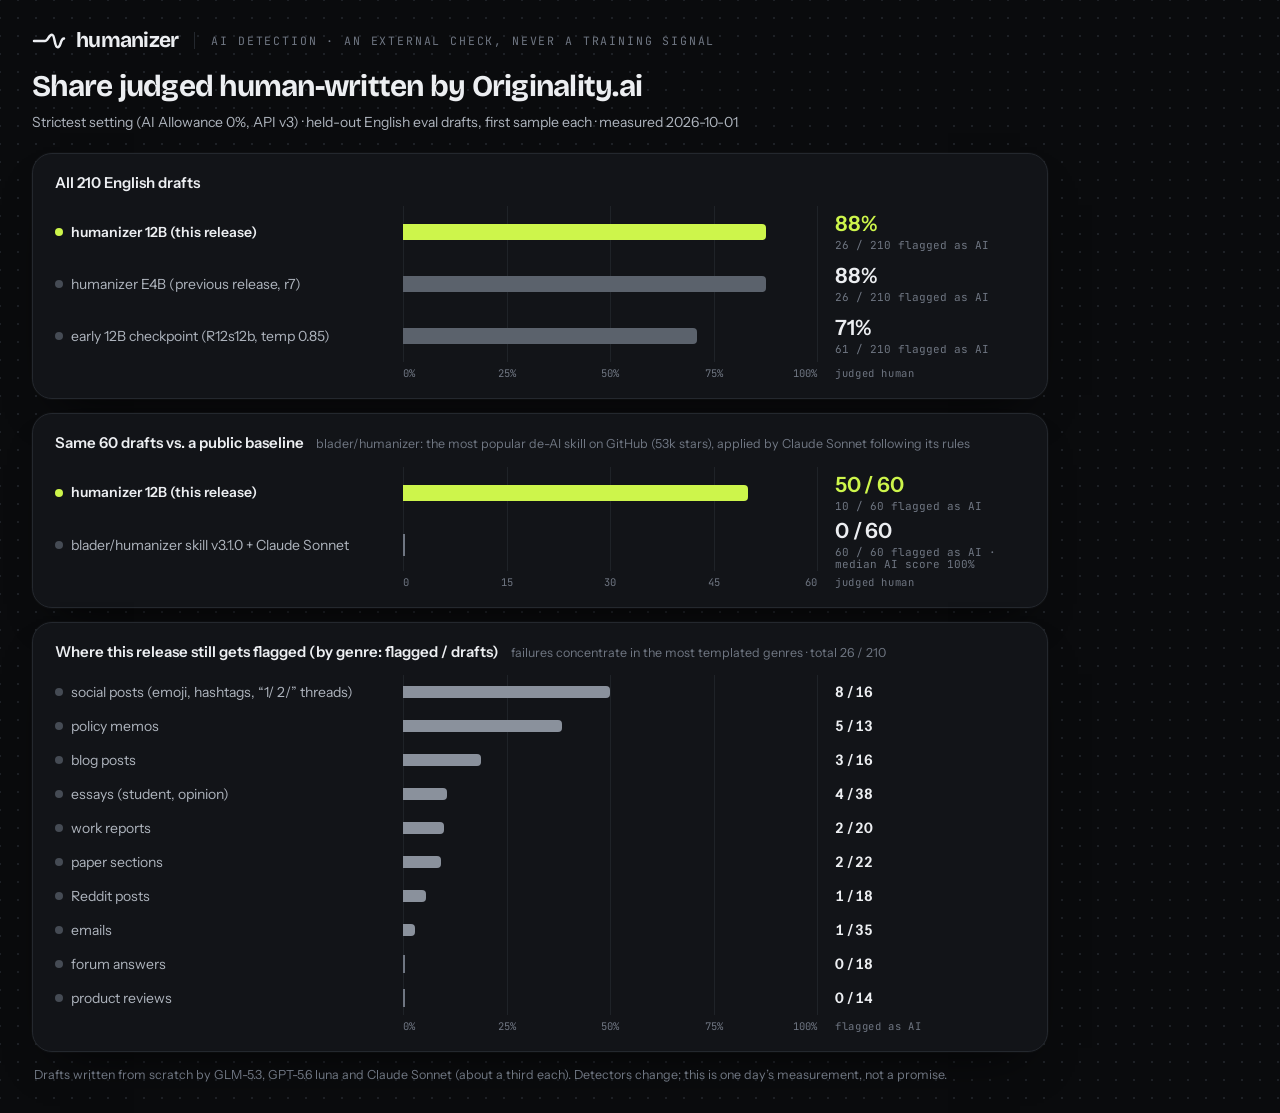
==== assets/src/detector.html @ 5843031d "humanizer 12B: new model, desktop app, docs and public eval set - Model: 12B rewriter fine-tuned fro" ====
<!doctype html>
<html>
<head>
<meta charset="utf-8">
<title>humanizer · AI detection</title>
<link rel="stylesheet" href="base.css">
<link rel="stylesheet" href="chart.css">
<script>addEventListener("error",e=>window.__err=e.message);addEventListener("unhandledrejection",e=>window.__err=String(e.reason))</script>
</head>
<body>
<main id="m"></main>
<script type="module">
import { lang, markSvg, esc, done } from './common.js';
import { barRows, axis } from './chart.js';
const zh = lang === 'zh';

// 全部数字来自 .cache/tmp/release_facts.md「AI 检测」一节(2026-10-01 实测),不要在这里改数。
const A = [  // 210 篇英文草稿,每篇第 1 发
  { name: zh ? 'humanizer 12B（本版）' : 'humanizer 12B (this release)', me: true, v: 184 / 210, big: '88%', note: zh ? '26 / 210 被判 AI' : '26 / 210 flagged as AI' },
  { name: zh ? 'humanizer E4B（上一版 r7）' : 'humanizer E4B (previous release, r7)', v: 184 / 210, big: '88%', note: zh ? '26 / 210 被判 AI' : '26 / 210 flagged as AI' },
  { name: zh ? '同系 12B 早期版（R12s12b，温度 0.85）' : 'early 12B checkpoint (R12s12b, temp 0.85)', v: 149 / 210, big: '71%', note: zh ? '61 / 210 被判 AI' : '61 / 210 flagged as AI' },
];
const B = [  // 同一批 60 篇
  { name: zh ? 'humanizer 12B（本版）' : 'humanizer 12B (this release)', me: true, v: 50 / 60, big: '50 / 60', note: zh ? '10 / 60 被判 AI' : '10 / 60 flagged as AI' },
  { name: zh ? 'blader/humanizer skill v3.1.0 + Claude Sonnet' : 'blader/humanizer skill v3.1.0 + Claude Sonnet', base: true, v: 0, big: '0 / 60', note: zh ? '60 / 60 被判 AI · AI 分中位 100%' : '60 / 60 flagged as AI · median AI score 100%' },
];
const G = [  // 本版按体裁:被判 AI / 篇数(210 篇全部列出,合计 26 / 210)
  ['social', 8, 16], ['memo', 5, 13], ['blog', 3, 16], ['essay', 4, 38], ['report', 2, 20], ['paper', 2, 22],
  ['reddit', 1, 18], ['email', 1, 35], ['forum', 0, 18], ['review', 0, 14],
];
const GN = zh
  ? { social: '社交帖（emoji / 井号 / “1/ 2/”连载）', memo: '政策备忘', blog: '博客', essay: '作文 / 议论文', report: '工作报告', paper: '论文段落', reddit: 'Reddit 帖', email: '邮件', forum: '论坛回答', review: '产品评论' }
  : { social: 'social posts (emoji, hashtags, “1/ 2/” threads)', memo: 'policy memos', blog: 'blog posts', essay: 'essays (student, opinion)', report: 'work reports', paper: 'paper sections', reddit: 'Reddit posts', email: 'emails', forum: 'forum answers', review: 'product reviews' };

const T = zh ? {
  eye: 'AI 检测 · 外部核对，从未进入训练', h: '被 Originality.ai 判为人写的比例',
  sub: '最严档（AI Allowance 0%，API v3）· 自建评测集英文草稿，每篇取第 1 发 · 2026-10-01 实测',
  a: '全部 210 篇英文草稿', b: '同一批 60 篇：对比公开基线', bn: 'GitHub 上最火的去 AI 味 skill（5.3 万星），由 Claude Sonnet 按它的规则改写',
  g: '本版仍被判 AI 的地方（按体裁：被判 AI 篇数 / 篇数）', gn: '失败集中在最模板化的体裁 · 合计 26 / 210',
  foot: '草稿由 GLM-5.3、GPT-5.6 luna、Claude Sonnet 从零写成，各约三分之一。检测器会更新；这是某一天的实测，不是承诺。',
  ax: '判为人写', gax: '被判 AI',
} : {
  eye: 'AI detection · an external check, never a training signal', h: 'Share judged human-written by Originality.ai',
  sub: 'Strictest setting (AI Allowance 0%, API v3) · held-out English eval drafts, first sample each · measured 2026-10-01',
  a: 'All 210 English drafts', b: 'Same 60 drafts vs. a public baseline', bn: 'the most popular de-AI skill on GitHub (53k stars), applied by Claude Sonnet following its rules',
  g: 'Where this release still gets flagged (by genre: flagged / drafts)', gn: 'failures concentrate in the most templated genres · total 26 / 210',
  foot: 'Drafts written from scratch by GLM-5.3, GPT-5.6 luna and Claude Sonnet (about a third each). Detectors change; this is one day’s measurement, not a promise.',
  ax: 'judged human', gax: 'flagged as AI',
};

document.getElementById('m').innerHTML = `
  <header class="hd"><span class="brand">${markSvg()}<b>humanizer</b></span><span class="eyebrow">${esc(T.eye)}</span></header>
  <h2>${esc(T.h)}</h2><p class="sub">${esc(T.sub)}</p>
  <section class="panel sheet">
    <div class="ptitle">${esc(T.a)}</div>
    ${barRows(A)}${axis(['0%', '25%', '50%', '75%', '100%'], T.ax)}
  </section>
  <section class="panel sheet">
    <div class="ptitle">${esc(T.b)}<span class="pnote">blader/humanizer: ${esc(T.bn)}</span></div>
    ${barRows(B)}${axis(['0', '15', '30', '45', '60'], T.ax)}
  </section>
  <section class="panel sheet">
    <div class="ptitle">${esc(T.g)}<span class="pnote">${esc(T.gn)}</span></div>
    ${barRows(G.map(([k, f, n]) => ({ name: GN[k], v: f / n, big: `${f} / ${n}`, flag: true })), { small: true })}${axis(['0%', '25%', '50%', '75%', '100%'], T.gax)}
  </section>
  <p class="foot">${esc(T.foot)}</p>`;
await done();
</script>
</body>
</html>
---- assets/src/base.css ----
/* humanizer README 配图的公共样式。和 App(app/web/css/app.css)同一套:墨黑台面 + 点阵 + 荧光青柠绿。
 * 字体直接引用 App 自带的 woff2(拉丁子集),中文回落到系统黑体。
 * 这些页面由 render.sh 起一个本地 http 服务后用无头 Chrome 截图,不要直接用 file:// 打开(ES module 会被拦)。 */

@font-face { font-family: "Instrument Sans"; src: url("../../app/web/fonts/InstrumentSans-Variable.woff2") format("woff2"); font-weight: 400 700; }
@font-face { font-family: "Bricolage Grotesque"; src: url("../../app/web/fonts/BricolageGrotesque-Variable.woff2") format("woff2"); font-weight: 200 800; }
@font-face { font-family: "JetBrains Mono"; src: url("../../app/web/fonts/JetBrainsMono-Variable.woff2") format("woff2"); font-weight: 100 800; }

:root {
  --cjk: "PingFang SC", "Hiragino Sans GB", "Microsoft YaHei", "Noto Sans CJK SC", "Source Han Sans SC";
  --f-ui: "Instrument Sans", var(--cjk), system-ui, sans-serif;
  --f-display: "Bricolage Grotesque", "Instrument Sans", var(--cjk), system-ui, sans-serif;
  --f-mono: "JetBrains Mono", ui-monospace, Menlo, var(--cjk), monospace;

  --bg: #0A0B0D;
  --dot: #1E2126;
  --sheet: #121418;
  --sheet-2: #171A1E;
  --sunk: #0E1013;
  --ink: #ECEEF1;
  --ink-2: #AEB4BD;
  --ink-3: #6F7682;
  --ink-4: #454B54;
  --line: #24282E;
  --line-2: #1C1F24;
  --lime: #CDF54B;
  --lime-ink: #0A0B0D;
  --hl: rgba(205, 245, 75, .17);
  --hl-ink: #F1FFC6;
  --hl-edge: rgba(205, 245, 75, .55);
  --del: #FF6159;
  --ok: #3DD68C;
  --grid: #1F2328;
  color-scheme: dark;
}

* { box-sizing: border-box; }
html, body { margin: 0; }
body {
  background-color: var(--bg);
  background-image: radial-gradient(var(--dot) 1.1px, transparent 1.4px);
  background-size: 18px 18px;
  background-position: -9px -9px;
  color: var(--ink);
  font: 15px/1.5 var(--f-ui);
  -webkit-font-smoothing: antialiased;
  text-rendering: optimizeLegibility;
}
.mono { font-family: var(--f-mono); font-variant-numeric: tabular-nums; }
.eyebrow { font-family: var(--f-mono); font-size: 11.5px; letter-spacing: .16em; text-transform: uppercase; color: var(--ink-3); }
.sheet { background: var(--sheet); border: 1px solid var(--line); border-radius: 20px; box-shadow: 0 0 0 1px rgba(255,255,255,.02), 0 24px 48px -28px rgba(0,0,0,.9); }

/* 荧光笔(新写的)和删除线(被改掉的),与 App 一致 */
.ins {
  background: var(--hl); color: var(--hl-ink); border-radius: .3em .14em .34em .16em;
  padding: .05em .14em; margin: 0 -.14em; box-shadow: inset 0 -2px 0 var(--hl-edge);
  -webkit-box-decoration-break: clone; box-decoration-break: clone;
}
.del { color: var(--ink-3); text-decoration: line-through; text-decoration-color: var(--del); text-decoration-thickness: 1.5px; }

.brand { display: inline-flex; align-items: center; gap: 10px; }
.brand svg { width: 34px; height: 20px; color: var(--ink); }
.brand b { font-family: var(--f-display); font-weight: 700; font-size: 21px; letter-spacing: -.035em; line-height: 1; }
.brand i { font-style: normal; font-family: var(--f-mono); font-size: 10.5px; letter-spacing: .14em; color: var(--ink-3); padding-left: 12px; margin-left: 2px; border-left: 1px solid var(--line); line-height: 16px; }
---- assets/src/chart.css ----
/* 结果图公共样式:细横条、发丝网格、只有"本版"用青柠绿,其余中性灰。 */
main { width: 1080px; padding: 30px 32px 28px; }
.hd { display: flex; align-items: center; gap: 16px; margin-bottom: 18px; }
.hd .eyebrow { padding-left: 16px; border-left: 1px solid var(--line); }
h2 { margin: 0; font-family: var(--f-display); font-weight: 700; font-size: 30px; letter-spacing: -.025em; line-height: 1.15; }
:root[lang="zh-CN"] h2 { font-family: var(--f-ui); font-weight: 600; letter-spacing: 0; }
.sub { margin: 8px 0 20px; color: var(--ink-2); font-size: 14px; }
.panel { padding: 18px 22px 14px; margin-bottom: 14px; }
.ptitle { font-weight: 600; font-size: 15px; margin-bottom: 12px; display: flex; flex-wrap: wrap; align-items: baseline; gap: 4px 12px; }
.pnote { font-weight: 400; color: var(--ink-3); font-size: 12.5px; }
.plot { --name: 330px; --val: 190px; --gap: 18px; position: relative; }
.plot .gl { position: absolute; top: 0; bottom: 0; left: calc(var(--name) + var(--gap)); right: calc(var(--val) + var(--gap)); pointer-events: none; }
.plot .gl i { position: absolute; top: 0; bottom: 0; width: 1px; background: var(--grid); }
.row { position: relative; display: grid; grid-template-columns: var(--name) 1fr var(--val); gap: var(--gap); align-items: center; min-height: 52px; }
.row.small { min-height: 34px; }
.row .nm { color: var(--ink-2); font-size: 14px; line-height: 1.3; display: flex; align-items: center; gap: 8px; }
.row.me .nm { color: var(--ink); font-weight: 600; }
.row .nm .dot { width: 8px; height: 8px; border-radius: 50%; background: var(--ink-4); flex: none; }
.row.me .nm .dot { background: var(--lime); }
.row .tr { position: relative; height: 16px; }
.row.small .tr { height: 12px; }
.row .bar { position: absolute; left: 0; top: 0; bottom: 0; border-radius: 0 4px 4px 0; background: #5B626C; }
.row.me .bar { background: var(--lime); }
.row.base .bar { background: #3A3F47; }
.row.flag .bar { background: #8A919C; }
.row .zero { position: absolute; left: 0; top: -3px; bottom: -3px; width: 2px; background: var(--ink-3); }
.row .val { display: flex; flex-direction: column; line-height: 1.15; }
.row .val b { font-family: var(--f-ui); font-weight: 600; font-size: 21px; letter-spacing: -.01em; }
.row.me .val b { color: var(--lime); }
.row.small .val { flex-direction: row; align-items: baseline; gap: 8px; }
.row.small .val b { font-size: 14.5px; font-variant-numeric: tabular-nums; }
.row .val small { font-family: var(--f-mono); font-size: 11px; color: var(--ink-3); margin-top: 3px; }
.axis { display: grid; grid-template-columns: var(--name) 1fr var(--val); gap: var(--gap); margin-top: 4px; height: 18px; }
.axis .ticks { position: relative; }
.axis .ticks span { position: absolute; transform: translateX(-50%); font-family: var(--f-mono); font-size: 10.5px; color: var(--ink-3); font-variant-numeric: tabular-nums; }
.axis .ticks span:first-child { transform: none; }
.axis .ticks span:last-child { transform: translateX(-100%); }
.axis .cap { font-family: var(--f-mono); font-size: 10.5px; color: var(--ink-3); letter-spacing: .06em; }
.foot { margin: 6px 2px 0; color: var(--ink-3); font-size: 12.5px; line-height: 1.5; }
.tiles { display: grid; grid-template-columns: 1fr 1fr; gap: 14px; }
.tile { padding: 16px 20px; }
.tile .k { font-size: 13.5px; color: var(--ink-2); margin-bottom: 8px; }
.tile .v { display: flex; align-items: baseline; gap: 14px; flex-wrap: wrap; }
.tile .v b { font-family: var(--f-ui); font-size: 30px; font-weight: 600; letter-spacing: -.02em; color: var(--lime); }
.tile .v span { font-size: 14px; color: var(--ink-2); }
.tile .v span em { font-style: normal; font-family: var(--f-ui); font-weight: 600; font-size: 20px; color: var(--ink); margin-right: 4px; }
.tile .n { margin-top: 6px; font-size: 12px; color: var(--ink-3); line-height: 1.45; }
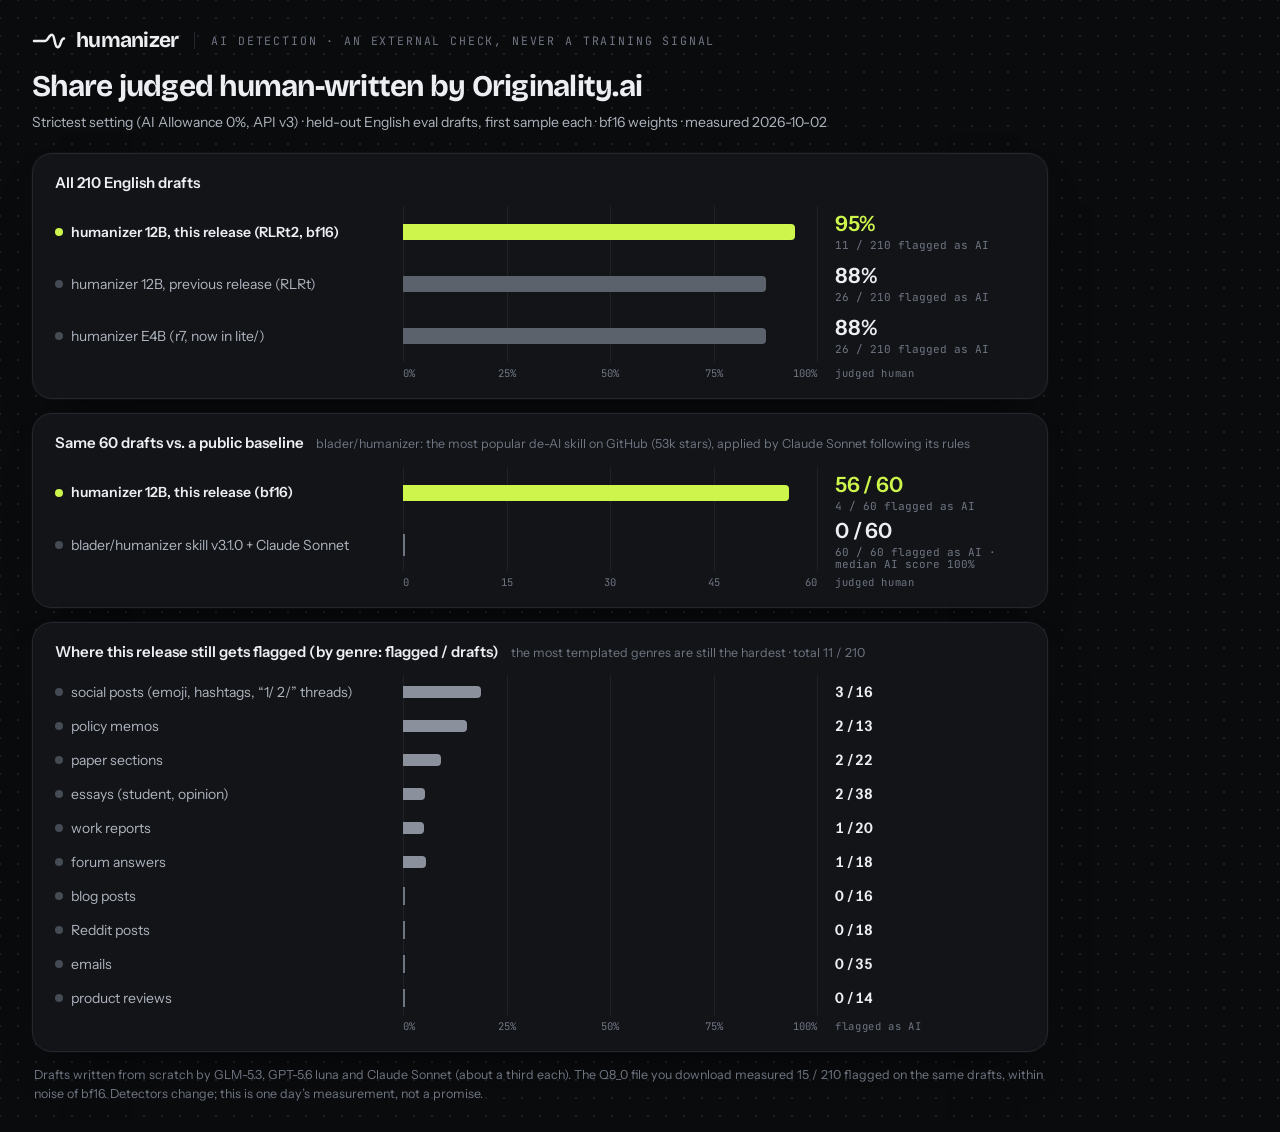
==== commit 0744d736: "release RLRt2: new numbers, Q4_K_M released, RLRt2 eval data The Hugging Face files are now RLRt2 (t" ====
--- a/assets/src/detector.html
+++ b/assets/src/detector.html
@@ -14,19 +14,19 @@
 import { barRows, axis } from './chart.js';
 const zh = lang === 'zh';
 
-// 全部数字来自 .cache/tmp/release_facts.md「AI 检测」一节(2026-10-01 实测),不要在这里改数。
+// 全部数字来自 humantune/.cache/tmp/rlrt2pub/FACTS.md「AI detection」一节(2026-10-02 实测,RLRt2 bf16;Q8_0 文件 15/210 只在脚注里),不要在这里改数。
 const A = [  // 210 篇英文草稿,每篇第 1 发
-  { name: zh ? 'humanizer 12B（本版）' : 'humanizer 12B (this release)', me: true, v: 184 / 210, big: '88%', note: zh ? '26 / 210 被判 AI' : '26 / 210 flagged as AI' },
-  { name: zh ? 'humanizer E4B（上一版 r7）' : 'humanizer E4B (previous release, r7)', v: 184 / 210, big: '88%', note: zh ? '26 / 210 被判 AI' : '26 / 210 flagged as AI' },
-  { name: zh ? '同系 12B 早期版（R12s12b，温度 0.85）' : 'early 12B checkpoint (R12s12b, temp 0.85)', v: 149 / 210, big: '71%', note: zh ? '61 / 210 被判 AI' : '61 / 210 flagged as AI' },
+  { name: zh ? 'humanizer 12B，本版（RLRt2，bf16）' : 'humanizer 12B, this release (RLRt2, bf16)', me: true, v: 199 / 210, big: '95%', note: zh ? '11 / 210 被判 AI' : '11 / 210 flagged as AI' },
+  { name: zh ? 'humanizer 12B，上一版（RLRt）' : 'humanizer 12B, previous release (RLRt)', v: 184 / 210, big: '88%', note: zh ? '26 / 210 被判 AI' : '26 / 210 flagged as AI' },
+  { name: zh ? 'humanizer E4B（r7，现在在 lite/）' : 'humanizer E4B (r7, now in lite/)', v: 184 / 210, big: '88%', note: zh ? '26 / 210 被判 AI' : '26 / 210 flagged as AI' },
 ];
 const B = [  // 同一批 60 篇
-  { name: zh ? 'humanizer 12B（本版）' : 'humanizer 12B (this release)', me: true, v: 50 / 60, big: '50 / 60', note: zh ? '10 / 60 被判 AI' : '10 / 60 flagged as AI' },
+  { name: zh ? 'humanizer 12B，本版（bf16）' : 'humanizer 12B, this release (bf16)', me: true, v: 56 / 60, big: '56 / 60', note: zh ? '4 / 60 被判 AI' : '4 / 60 flagged as AI' },
   { name: zh ? 'blader/humanizer skill v3.1.0 + Claude Sonnet' : 'blader/humanizer skill v3.1.0 + Claude Sonnet', base: true, v: 0, big: '0 / 60', note: zh ? '60 / 60 被判 AI · AI 分中位 100%' : '60 / 60 flagged as AI · median AI score 100%' },
 ];
-const G = [  // 本版按体裁:被判 AI / 篇数(210 篇全部列出,合计 26 / 210)
-  ['social', 8, 16], ['memo', 5, 13], ['blog', 3, 16], ['essay', 4, 38], ['report', 2, 20], ['paper', 2, 22],
-  ['reddit', 1, 18], ['email', 1, 35], ['forum', 0, 18], ['review', 0, 14],
+const G = [  // 本版(bf16)按体裁:被判 AI / 篇数(210 篇全部列出,合计 11 / 210)
+  ['social', 3, 16], ['memo', 2, 13], ['paper', 2, 22], ['essay', 2, 38], ['report', 1, 20], ['forum', 1, 18],
+  ['blog', 0, 16], ['reddit', 0, 18], ['email', 0, 35], ['review', 0, 14],
 ];
 const GN = zh
   ? { social: '社交帖（emoji / 井号 / “1/ 2/”连载）', memo: '政策备忘', blog: '博客', essay: '作文 / 议论文', report: '工作报告', paper: '论文段落', reddit: 'Reddit 帖', email: '邮件', forum: '论坛回答', review: '产品评论' }
@@ -34,17 +34,17 @@
 
 const T = zh ? {
   eye: 'AI 检测 · 外部核对，从未进入训练', h: '被 Originality.ai 判为人写的比例',
-  sub: '最严档（AI Allowance 0%，API v3）· 自建评测集英文草稿，每篇取第 1 发 · 2026-10-01 实测',
+  sub: '最严档（AI Allowance 0%，API v3）· 自建评测集英文草稿，每篇取第 1 发 · bf16 权重 · 2026-10-02 实测',
   a: '全部 210 篇英文草稿', b: '同一批 60 篇：对比公开基线', bn: 'GitHub 上最火的去 AI 味 skill（5.3 万星），由 Claude Sonnet 按它的规则改写',
-  g: '本版仍被判 AI 的地方（按体裁：被判 AI 篇数 / 篇数）', gn: '失败集中在最模板化的体裁 · 合计 26 / 210',
-  foot: '草稿由 GLM-5.3、GPT-5.6 luna、Claude Sonnet 从零写成，各约三分之一。检测器会更新；这是某一天的实测，不是承诺。',
+  g: '本版仍被判 AI 的地方（按体裁：被判 AI 篇数 / 篇数）', gn: '最模板化的体裁仍然最难 · 合计 11 / 210',
+  foot: '草稿由 GLM-5.3、GPT-5.6 luna、Claude Sonnet 从零写成，各约三分之一。你下载的 Q8_0 文件在同一批草稿上是 15 / 210 被判 AI，和 bf16 的差别在噪声范围内。检测器会更新；这是某一天的实测，不是承诺。',
   ax: '判为人写', gax: '被判 AI',
 } : {
   eye: 'AI detection · an external check, never a training signal', h: 'Share judged human-written by Originality.ai',
-  sub: 'Strictest setting (AI Allowance 0%, API v3) · held-out English eval drafts, first sample each · measured 2026-10-01',
+  sub: 'Strictest setting (AI Allowance 0%, API v3) · held-out English eval drafts, first sample each · bf16 weights · measured 2026-10-02',
   a: 'All 210 English drafts', b: 'Same 60 drafts vs. a public baseline', bn: 'the most popular de-AI skill on GitHub (53k stars), applied by Claude Sonnet following its rules',
-  g: 'Where this release still gets flagged (by genre: flagged / drafts)', gn: 'failures concentrate in the most templated genres · total 26 / 210',
-  foot: 'Drafts written from scratch by GLM-5.3, GPT-5.6 luna and Claude Sonnet (about a third each). Detectors change; this is one day’s measurement, not a promise.',
+  g: 'Where this release still gets flagged (by genre: flagged / drafts)', gn: 'the most templated genres are still the hardest · total 11 / 210',
+  foot: 'Drafts written from scratch by GLM-5.3, GPT-5.6 luna and Claude Sonnet (about a third each). The Q8_0 file you download measured 15 / 210 flagged on the same drafts, within noise of bf16. Detectors change; this is one day’s measurement, not a promise.',
   ax: 'judged human', gax: 'flagged as AI',
 };
 
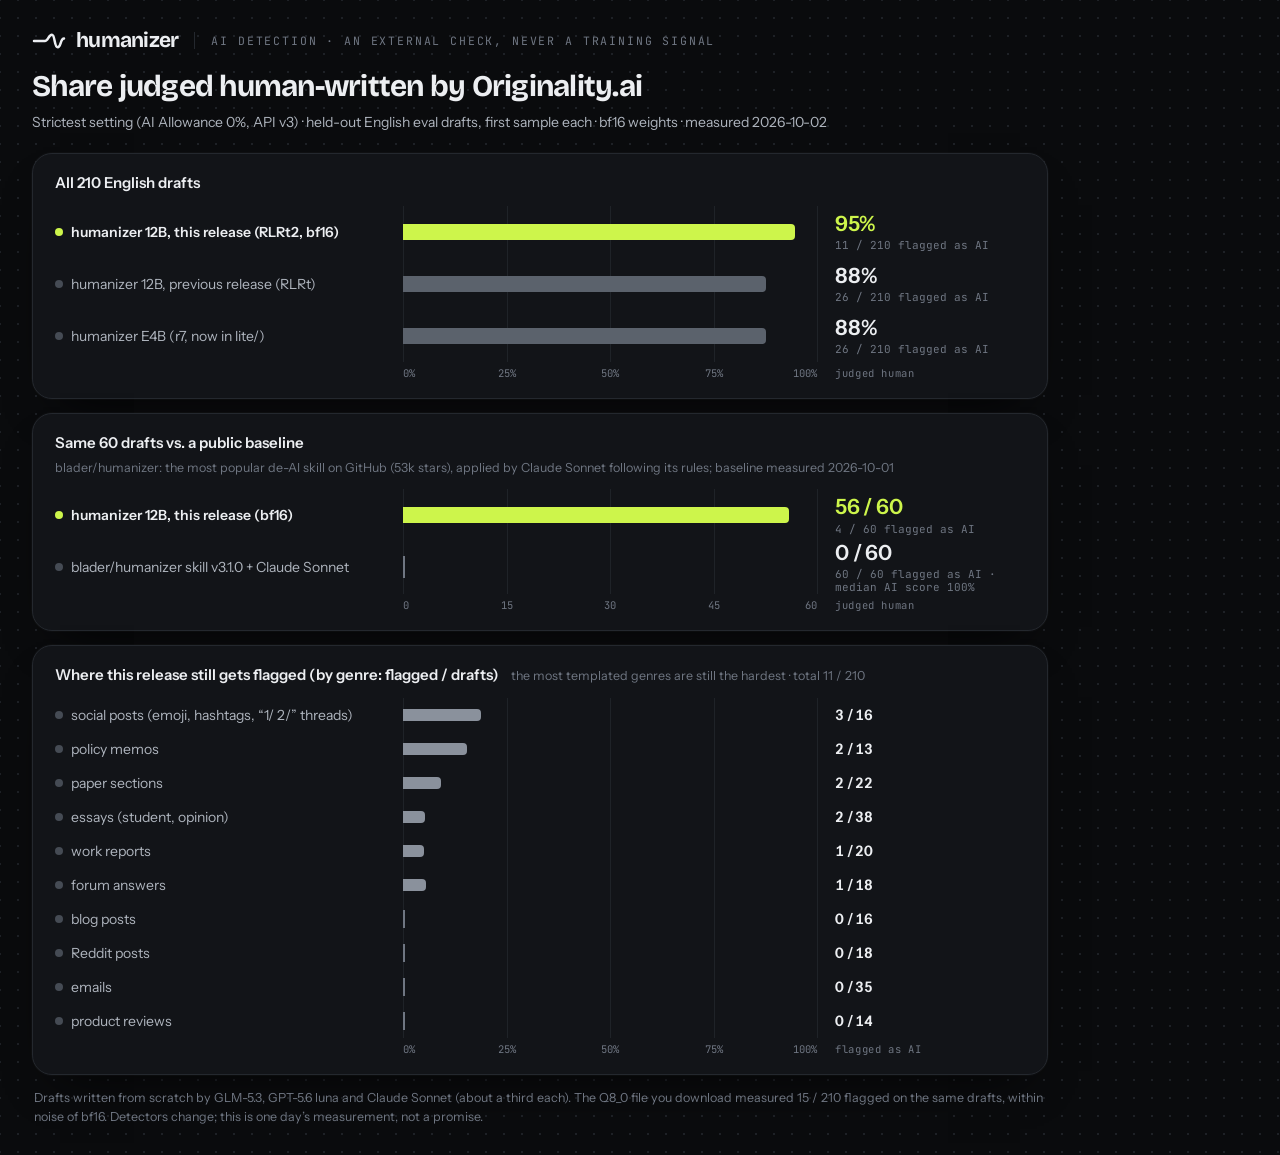
==== commit 224896c6: "before/after images: RLRt2 Q8_0 first samples The four comparison images now show this release's fir" ====
--- a/assets/src/detector.html
+++ b/assets/src/detector.html
@@ -35,14 +35,14 @@
 const T = zh ? {
   eye: 'AI 检测 · 外部核对，从未进入训练', h: '被 Originality.ai 判为人写的比例',
   sub: '最严档（AI Allowance 0%，API v3）· 自建评测集英文草稿，每篇取第 1 发 · bf16 权重 · 2026-10-02 实测',
-  a: '全部 210 篇英文草稿', b: '同一批 60 篇：对比公开基线', bn: 'GitHub 上最火的去 AI 味 skill（5.3 万星），由 Claude Sonnet 按它的规则改写',
+  a: '全部 210 篇英文草稿', b: '同一批 60 篇：对比公开基线', bn: 'GitHub 上最火的去 AI 味 skill（5.3 万星），由 Claude Sonnet 按它的规则改写；基线 2026-10-01 实测',
   g: '本版仍被判 AI 的地方（按体裁：被判 AI 篇数 / 篇数）', gn: '最模板化的体裁仍然最难 · 合计 11 / 210',
   foot: '草稿由 GLM-5.3、GPT-5.6 luna、Claude Sonnet 从零写成，各约三分之一。你下载的 Q8_0 文件在同一批草稿上是 15 / 210 被判 AI，和 bf16 的差别在噪声范围内。检测器会更新；这是某一天的实测，不是承诺。',
   ax: '判为人写', gax: '被判 AI',
 } : {
   eye: 'AI detection · an external check, never a training signal', h: 'Share judged human-written by Originality.ai',
   sub: 'Strictest setting (AI Allowance 0%, API v3) · held-out English eval drafts, first sample each · bf16 weights · measured 2026-10-02',
-  a: 'All 210 English drafts', b: 'Same 60 drafts vs. a public baseline', bn: 'the most popular de-AI skill on GitHub (53k stars), applied by Claude Sonnet following its rules',
+  a: 'All 210 English drafts', b: 'Same 60 drafts vs. a public baseline', bn: 'the most popular de-AI skill on GitHub (53k stars), applied by Claude Sonnet following its rules; baseline measured 2026-10-01',
   g: 'Where this release still gets flagged (by genre: flagged / drafts)', gn: 'the most templated genres are still the hardest · total 11 / 210',
   foot: 'Drafts written from scratch by GLM-5.3, GPT-5.6 luna and Claude Sonnet (about a third each). The Q8_0 file you download measured 15 / 210 flagged on the same drafts, within noise of bf16. Detectors change; this is one day’s measurement, not a promise.',
   ax: 'judged human', gax: 'flagged as AI',
